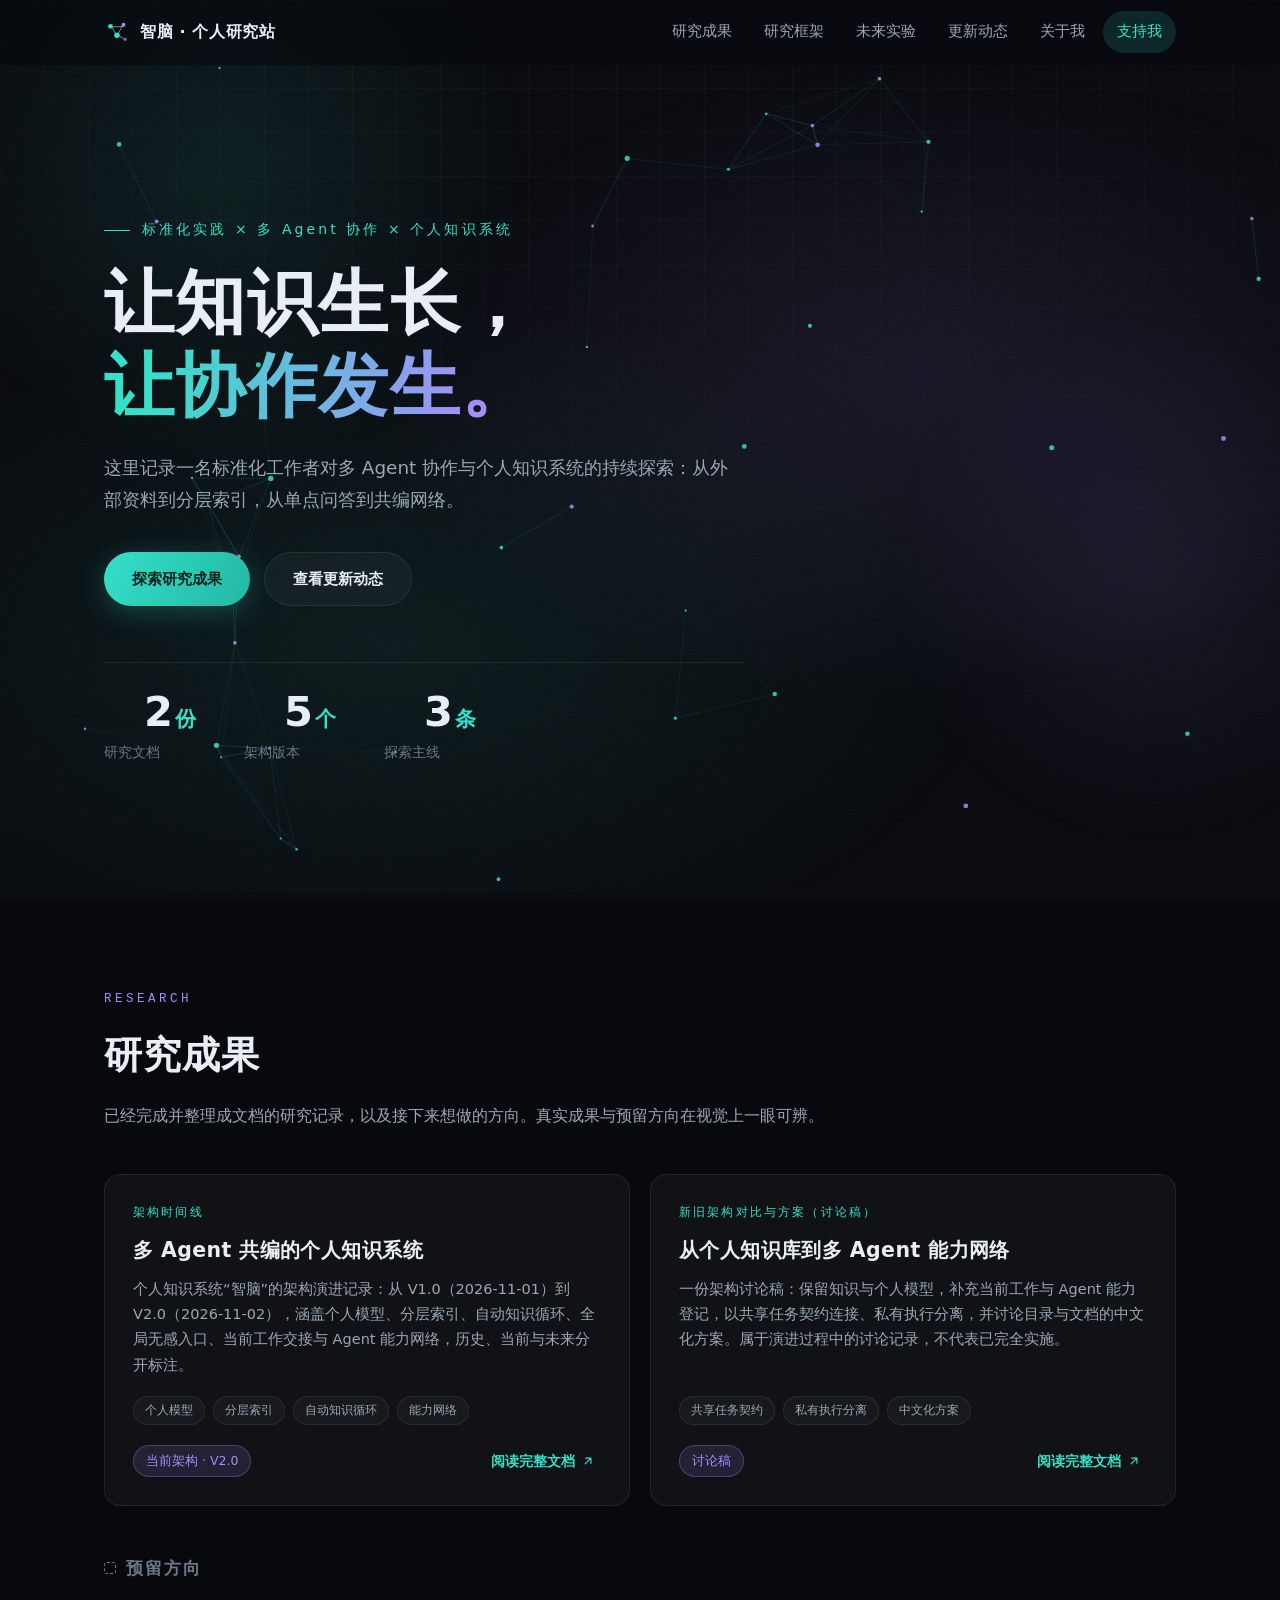
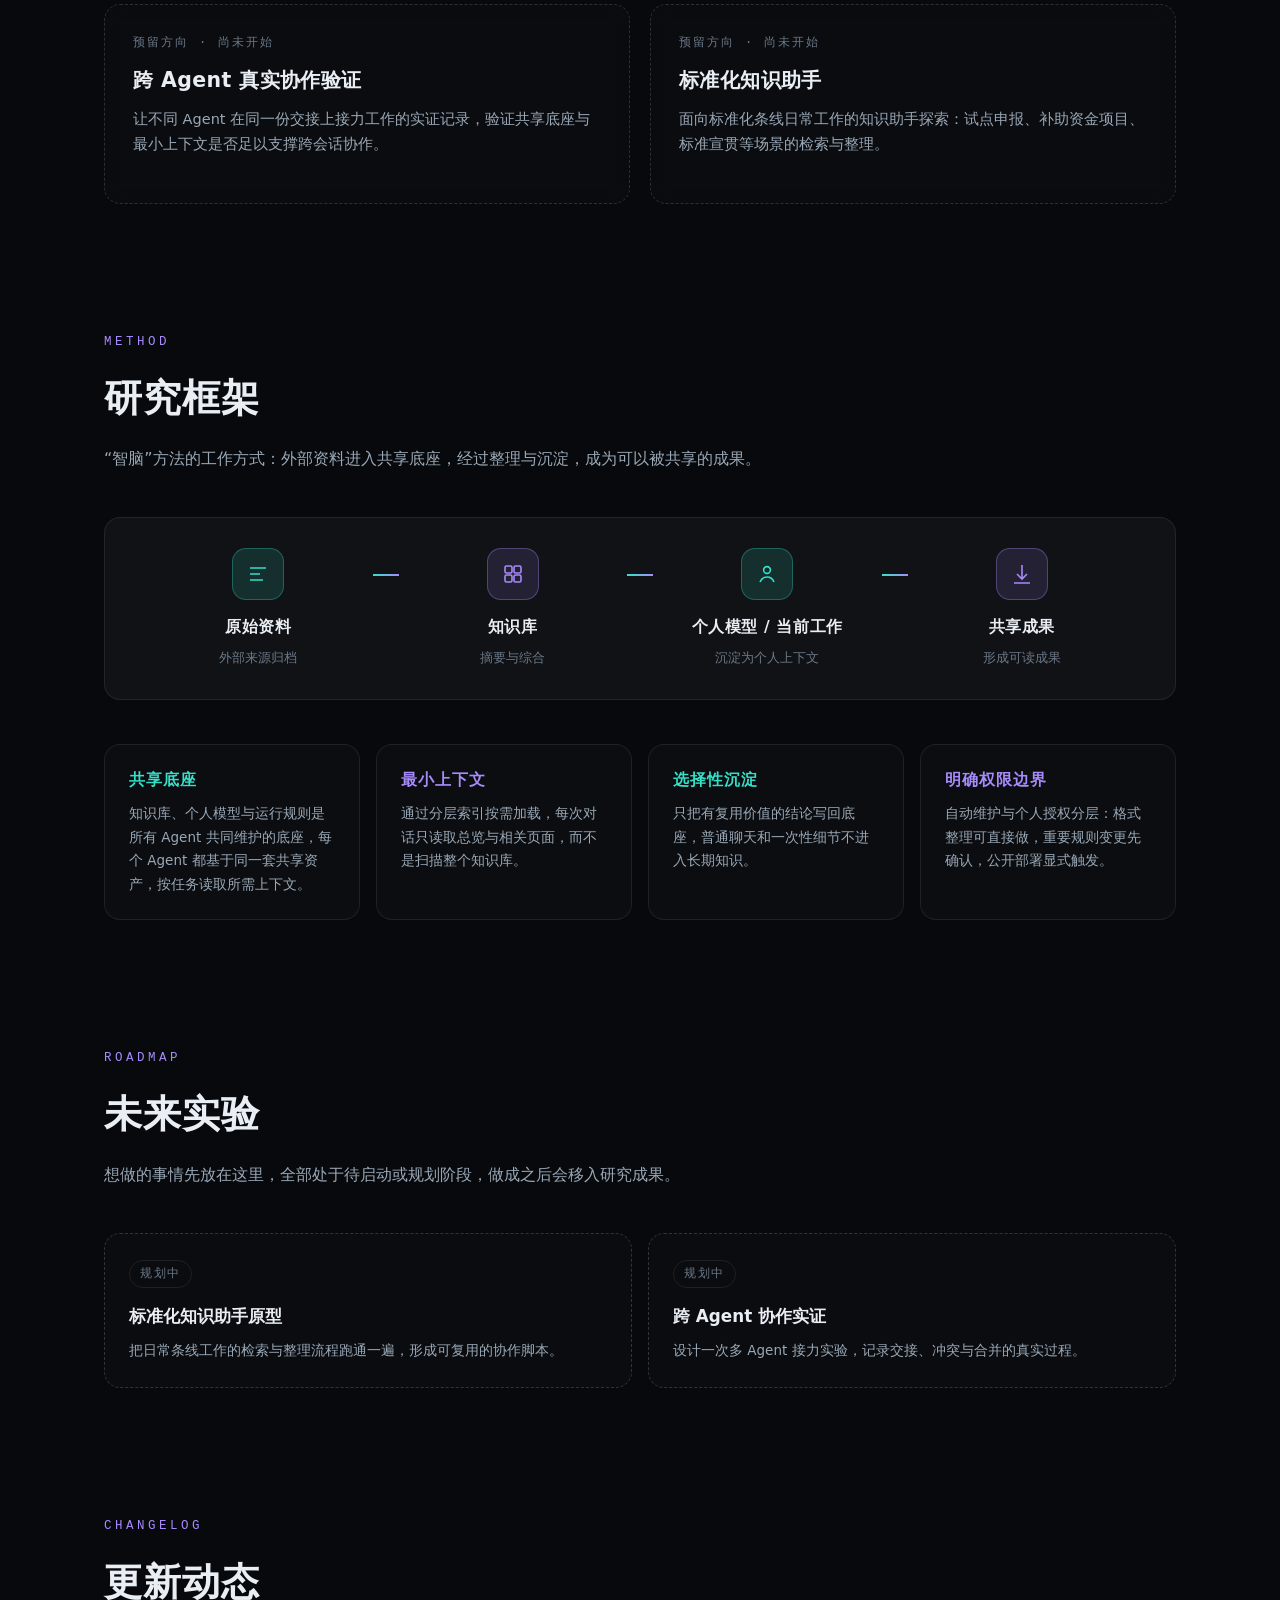
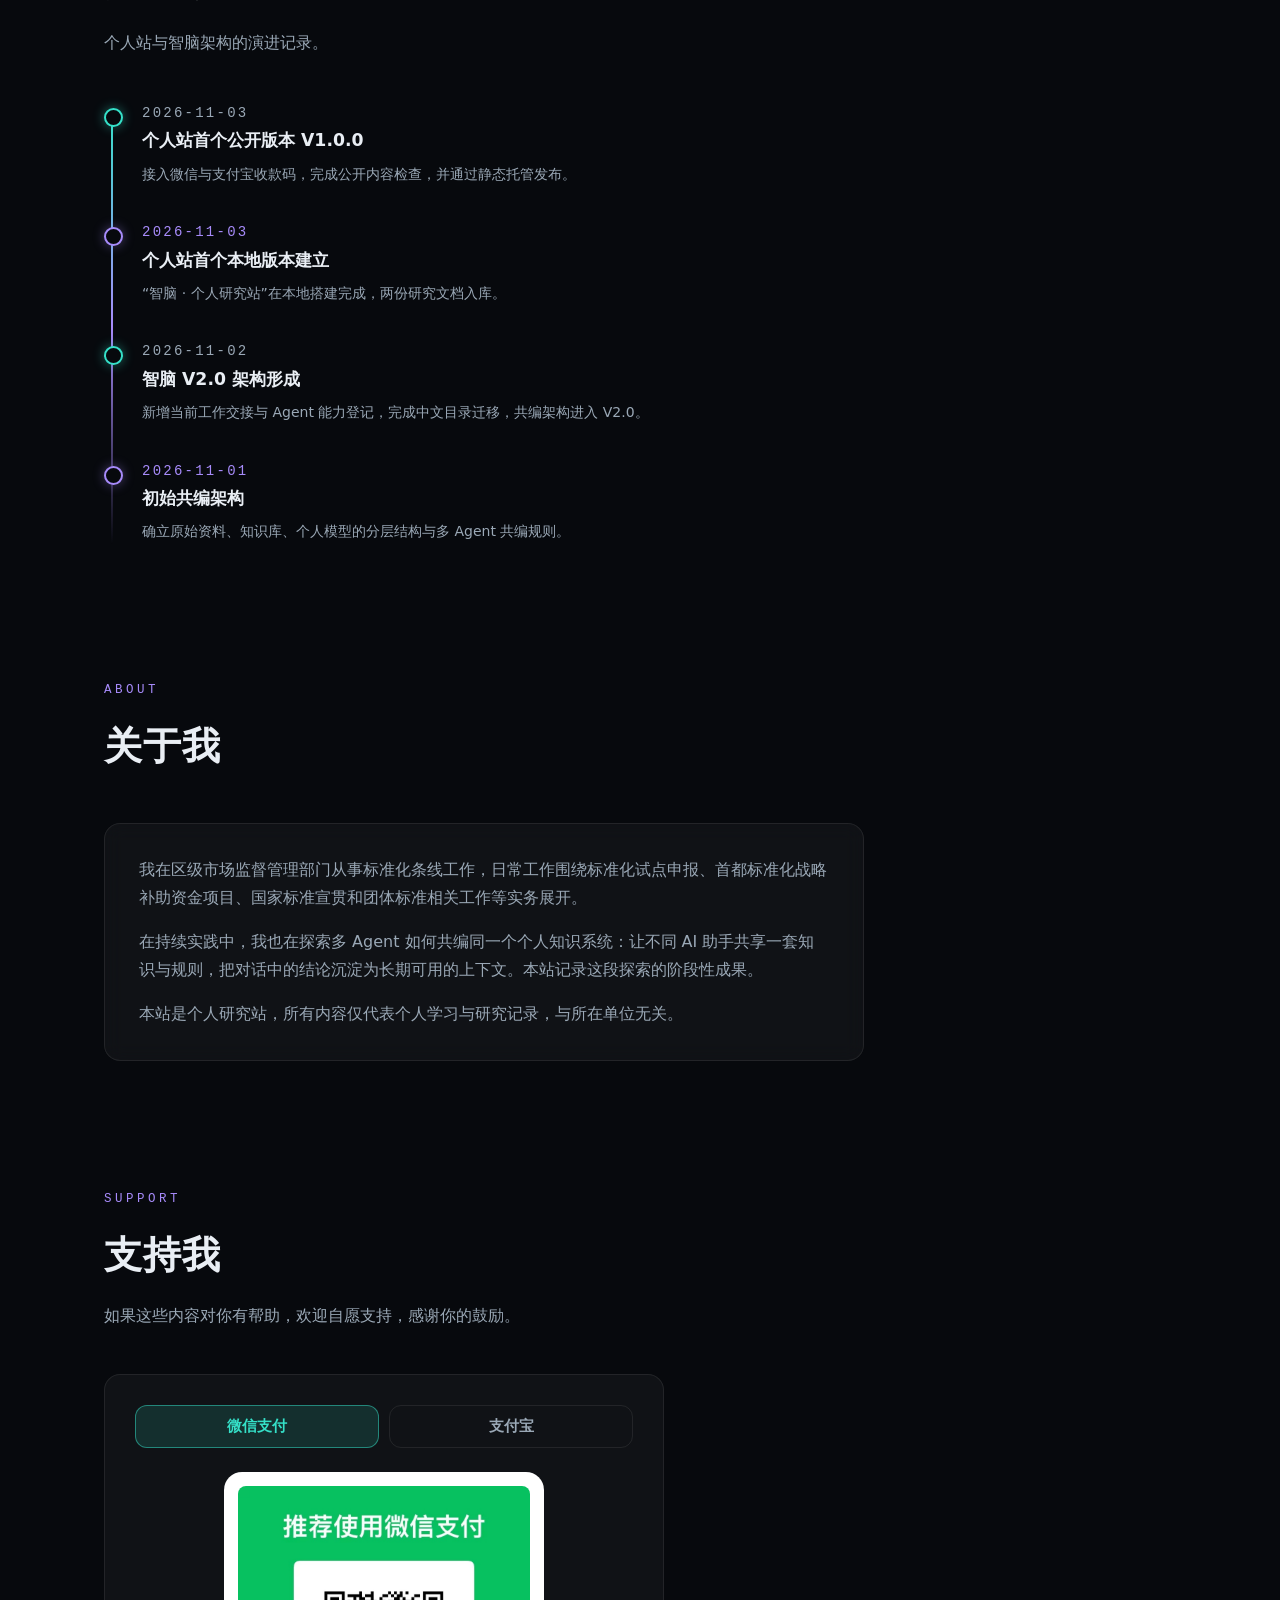
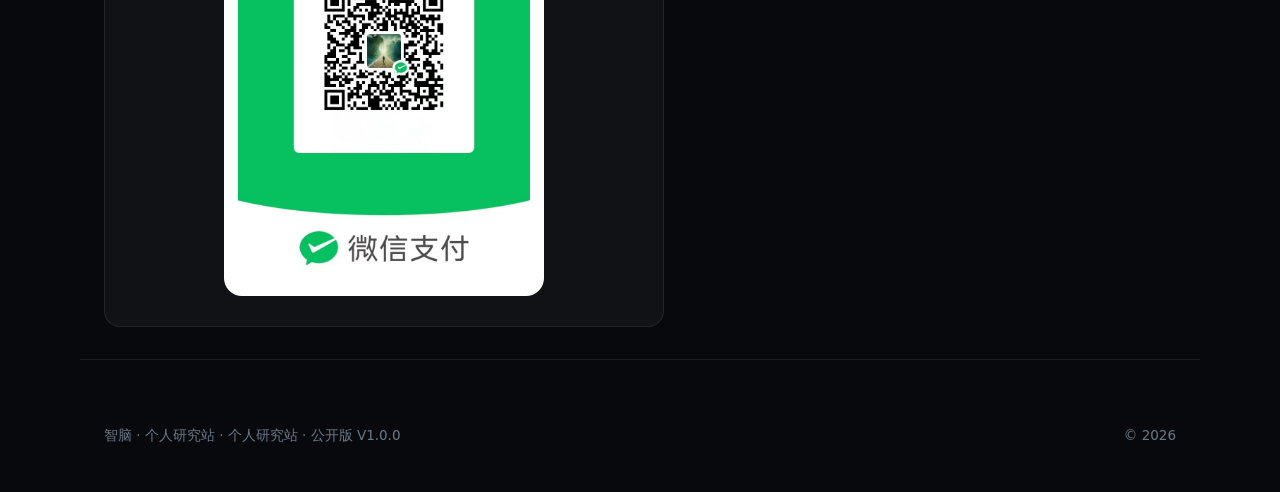
==== index.html @ d3a5bad5 "发布个人站 V1.0.0" ====
<!DOCTYPE html>
<html lang="zh-CN">
<head>
  <meta charset="UTF-8" />
  <meta name="viewport" content="width=device-width, initial-scale=1.0" />
  <title>智脑 · 个人研究站</title>
  <meta
    name="description"
    content="标准化实践 × 多 Agent 协作 × 个人知识系统——一个标准化工作者的个人研究站。"
  />
  <link rel="icon" type="image/svg+xml" href="assets/favicon.svg" />
  <link rel="stylesheet" href="styles.css" />
</head>
<body>
  <a class="skip-link" href="#main">跳到主要内容</a>
  <div class="scroll-progress" id="scrollProgress" aria-hidden="true"></div>

  <!-- 粘性玻璃导航 -->
  <header class="site-nav" id="siteNav">
    <div class="nav-inner">
      <a class="brand" href="#top" aria-label="回到顶部">
        <svg class="brand-mark" viewBox="0 0 32 32" aria-hidden="true" focusable="false">
          <circle cx="8" cy="9" r="3" />
          <circle cx="24" cy="7" r="2.4" />
          <circle cx="16" cy="20" r="3.4" />
          <circle cx="26" cy="25" r="2" />
          <path d="M10.4 10.8 13.6 17.4M22.4 8.9 18 17.2M19.2 21.4 24.2 24.1M22.9 9.3 10.9 9.7" />
        </svg>
        <span data-brand>智脑 · 个人研究站</span>
      </a>
      <nav class="nav-links" id="navLinks" aria-label="主导航"><!-- 由 script.js 渲染 --></nav>
      <button
        class="nav-toggle"
        id="navToggle"
        type="button"
        aria-expanded="false"
        aria-controls="navLinks"
        aria-label="打开菜单"
      >
        <span></span><span></span><span></span>
      </button>
    </div>
  </header>

  <main id="main">
    <!-- 首屏 -->
    <section class="hero" id="top">
      <canvas id="starCanvas" class="hero-canvas" aria-hidden="true"></canvas>
      <div class="hero-grid" aria-hidden="true"></div>
      <div class="hero-inner">
        <p class="hero-eyebrow" data-hero-eyebrow></p>
        <h1 class="hero-title" data-hero-title></h1>
        <p class="hero-intro" data-hero-intro></p>
        <div class="hero-cta">
          <a class="btn btn-primary" href="#research" data-cta-primary></a>
          <a class="btn btn-ghost" href="#timeline" data-cta-secondary></a>
        </div>
        <dl class="hero-stats" data-hero-stats><!-- 由 script.js 渲染 --></dl>
      </div>
    </section>

    <!-- 研究成果 -->
    <section class="section" id="research" aria-labelledby="researchTitle">
      <div class="section-head reveal">
        <p class="section-kicker">Research</p>
        <h2 id="researchTitle">研究成果</h2>
        <p class="section-desc">
          已经完成并整理成文档的研究记录，以及接下来想做的方向。真实成果与预留方向在视觉上一眼可辨。
        </p>
      </div>
      <div class="card-grid" data-research-cards><!-- 由 script.js 渲染 --></div>
      <h3 class="subhead reveal">预留方向</h3>
      <div class="card-grid card-grid-reserved" data-research-reserved><!-- 由 script.js 渲染 --></div>
    </section>

    <!-- 研究框架 -->
    <section class="section" id="framework" aria-labelledby="frameworkTitle">
      <div class="section-head reveal">
        <p class="section-kicker">Method</p>
        <h2 id="frameworkTitle">研究框架</h2>
        <p class="section-desc">
          “智脑”方法的工作方式：外部资料进入共享底座，经过整理与沉淀，成为可以被共享的成果。
        </p>
      </div>
      <div class="flow reveal" data-framework-flow aria-label="智脑方法流程示意"><!-- 由 script.js 渲染 --></div>
      <div class="principle-grid" data-framework-principles><!-- 由 script.js 渲染 --></div>
    </section>

    <!-- 未来实验 / 路线图 -->
    <section class="section" id="roadmap" aria-labelledby="roadmapTitle">
      <div class="section-head reveal">
        <p class="section-kicker">Roadmap</p>
        <h2 id="roadmapTitle">未来实验</h2>
        <p class="section-desc">想做的事情先放在这里，全部处于待启动或规划阶段，做成之后会移入研究成果。</p>
      </div>
      <div class="roadmap-grid" data-roadmap><!-- 由 script.js 渲染 --></div>
    </section>

    <!-- 更新动态 -->
    <section class="section" id="timeline" aria-labelledby="timelineTitle">
      <div class="section-head reveal">
        <p class="section-kicker">Changelog</p>
        <h2 id="timelineTitle">更新动态</h2>
        <p class="section-desc">个人站与智脑架构的演进记录。</p>
      </div>
      <ol class="timeline" data-timeline><!-- 由 script.js 渲染 --></ol>
    </section>

    <!-- 关于我 -->
    <section class="section" id="about" aria-labelledby="aboutTitle">
      <div class="section-head reveal">
        <p class="section-kicker">About</p>
        <h2 id="aboutTitle">关于我</h2>
      </div>
      <div class="about-panel reveal" data-about><!-- 由 script.js 渲染 --></div>
    </section>

    <!-- 支持我 -->
    <section class="section" id="support" aria-labelledby="supportTitle">
      <div class="section-head reveal">
        <p class="section-kicker">Support</p>
        <h2 id="supportTitle">支持我</h2>
        <p class="section-desc" data-support-intro></p>
      </div>
      <div class="support-panel reveal">
        <div class="support-tabs" role="tablist" aria-label="支付方式" data-support-tabs><!-- 由 script.js 渲染 --></div>
        <div class="support-body" id="support-panel" role="tabpanel" data-support-body><!-- 由 script.js 渲染 --></div>
      </div>
    </section>
  </main>

  <footer class="site-footer">
    <p><span data-brand>智脑 · 个人研究站</span> · <span data-footer-note></span></p>
    <p class="footer-year">© 2026</p>
  </footer>

  <noscript>
    <p class="noscript-note">本站需要启用 JavaScript 才能完整显示研究成果与动态。</p>
  </noscript>

  <script src="content.js"></script>
  <script src="script.js"></script>
</body>
</html>
---- styles.css ----
/* ============================================================
 * 智脑 · 个人研究站 —— 样式
 * 深墨黑 × 青绿主光 × 紫色辅助光 · 玻璃质感 · 数字研究实验室
 * ============================================================ */

:root {
  --bg: #07090d;
  --bg-2: #0b0f15;
  --ink: #e9eef4;
  --ink-muted: #9aa8b6;
  --ink-faint: #6b7887;
  --teal: #35e0c8;
  --teal-soft: rgba(53, 224, 200, 0.14);
  --purple: #a78bfa;
  --purple-soft: rgba(167, 139, 250, 0.13);
  --line: rgba(255, 255, 255, 0.08);
  --glass: rgba(255, 255, 255, 0.04);
  --glass-strong: rgba(17, 23, 31, 0.72);
  --radius: 16px;
  --font:
    "PingFang SC", "Hiragino Sans GB", "Microsoft YaHei",
    "Noto Sans CJK SC", "Source Han Sans SC", system-ui, sans-serif;
  --mono: ui-monospace, "SF Mono", Consolas, "Courier New", monospace;
  --nav-h: 64px;
  --maxw: 1120px;
}

* { box-sizing: border-box; }

html {
  scroll-behavior: smooth;
  scroll-padding-top: calc(var(--nav-h) + 16px);
}

body {
  margin: 0;
  background: var(--bg);
  color: var(--ink);
  font-family: var(--font);
  font-size: 16px;
  line-height: 1.75;
  overflow-x: hidden;
  -webkit-font-smoothing: antialiased;
}

::selection { background: rgba(53, 224, 200, 0.3); }

/* 全局细网格 + 噪点背景 */
body::before {
  content: "";
  position: fixed;
  inset: 0;
  z-index: -2;
  background-image:
    linear-gradient(rgba(255, 255, 255, 0.028) 1px, transparent 1px),
    linear-gradient(90deg, rgba(255, 255, 255, 0.028) 1px, transparent 1px);
  background-size: 44px 44px;
  mask-image: radial-gradient(ellipse 90% 70% at 50% 0%, #000 30%, transparent 100%);
}

body::after {
  content: "";
  position: fixed;
  inset: 0;
  z-index: -1;
  pointer-events: none;
  opacity: 0.05;
  background-image: url("data:image/svg+xml,%3Csvg xmlns='http://www.w3.org/2000/svg' width='160' height='160'%3E%3Cfilter id='n'%3E%3CfeTurbulence type='fractalNoise' baseFrequency='0.9' numOctaves='2'/%3E%3C/filter%3E%3Crect width='160' height='160' filter='url(%23n)'/%3E%3C/svg%3E");
}

/* 青绿 / 紫色氛围光 */
main::before {
  content: "";
  position: fixed;
  top: -20vh;
  left: -10vw;
  width: 55vw;
  height: 55vw;
  max-width: 720px;
  max-height: 720px;
  z-index: -1;
  pointer-events: none;
  background: radial-gradient(circle, rgba(53, 224, 200, 0.09), transparent 62%);
}
main::after {
  content: "";
  position: fixed;
  top: 30vh;
  right: -14vw;
  width: 48vw;
  height: 48vw;
  max-width: 640px;
  max-height: 640px;
  z-index: -1;
  pointer-events: none;
  background: radial-gradient(circle, rgba(167, 139, 250, 0.09), transparent 62%);
}

/* ---------- 可访问性 ---------- */
.skip-link {
  position: absolute;
  left: 16px;
  top: -64px;
  z-index: 200;
  padding: 10px 18px;
  background: var(--teal);
  color: #06231e;
  font-weight: 700;
  border-radius: 8px;
  text-decoration: none;
  transition: top 0.2s ease;
}
.skip-link:focus { top: 12px; }

:focus-visible {
  outline: 2px solid var(--teal);
  outline-offset: 3px;
  border-radius: 4px;
}

/* ---------- 滚动进度 ---------- */
.scroll-progress {
  position: fixed;
  top: 0;
  left: 0;
  height: 2px;
  width: 0%;
  z-index: 150;
  background: linear-gradient(90deg, var(--teal), var(--purple));
}

/* ---------- 导航 ---------- */
.site-nav {
  position: sticky;
  top: 0;
  z-index: 100;
  backdrop-filter: blur(14px);
  -webkit-backdrop-filter: blur(14px);
  background: rgba(7, 9, 13, 0.55);
  border-bottom: 1px solid transparent;
  transition: border-color 0.3s ease, background 0.3s ease;
}
.site-nav.scrolled {
  background: var(--glass-strong);
  border-bottom-color: var(--line);
}

.nav-inner {
  max-width: var(--maxw);
  margin: 0 auto;
  height: var(--nav-h);
  padding: 0 24px;
  display: flex;
  align-items: center;
  justify-content: space-between;
  gap: 16px;
}

.brand {
  display: inline-flex;
  align-items: center;
  gap: 10px;
  color: var(--ink);
  font-weight: 700;
  letter-spacing: 0.04em;
  text-decoration: none;
  white-space: nowrap;
}

.brand-mark { width: 26px; height: 26px; flex: none; }
.brand-mark circle { fill: var(--teal); }
.brand-mark circle:nth-of-type(2) { fill: var(--purple); }
.brand-mark circle:nth-of-type(4) { fill: var(--purple); opacity: 0.75; }
.brand-mark path {
  stroke: rgba(233, 238, 244, 0.55);
  stroke-width: 1.2;
  fill: none;
}

.nav-links {
  display: flex;
  align-items: center;
  gap: 4px;
}
.nav-links a {
  color: var(--ink-muted);
  text-decoration: none;
  font-size: 14.5px;
  padding: 8px 14px;
  border-radius: 999px;
  transition: color 0.2s ease, background 0.2s ease;
}
.nav-links a:hover { color: var(--ink); background: var(--glass); }
.nav-links a.active { color: var(--teal); background: var(--teal-soft); }

.nav-toggle {
  display: none;
  flex-direction: column;
  justify-content: center;
  gap: 5px;
  width: 42px;
  height: 42px;
  padding: 9px;
  background: var(--glass);
  border: 1px solid var(--line);
  border-radius: 10px;
  cursor: pointer;
}
.nav-toggle span {
  display: block;
  height: 2px;
  width: 100%;
  background: var(--ink);
  border-radius: 2px;
  transition: transform 0.25s ease, opacity 0.25s ease;
}
.nav-toggle[aria-expanded="true"] span:nth-child(1) { transform: translateY(7px) rotate(45deg); }
.nav-toggle[aria-expanded="true"] span:nth-child(2) { opacity: 0; }
.nav-toggle[aria-expanded="true"] span:nth-child(3) { transform: translateY(-7px) rotate(-45deg); }

/* ---------- 首屏 ---------- */
.hero {
  position: relative;
  min-height: min(92vh, 860px);
  display: flex;
  align-items: center;
  overflow: hidden;
}
.hero-canvas {
  position: absolute;
  inset: 0;
  width: 100%;
  height: 100%;
}
.hero-grid {
  position: absolute;
  inset: 0;
  pointer-events: none;
  background:
    radial-gradient(ellipse 60% 55% at 72% 38%, rgba(167, 139, 250, 0.10), transparent 70%),
    radial-gradient(ellipse 70% 60% at 30% 70%, rgba(53, 224, 200, 0.08), transparent 70%);
}

.hero-inner {
  position: relative;
  z-index: 2;
  max-width: var(--maxw);
  margin: 0 auto;
  padding: 96px 24px 72px;
  width: 100%;
}

.hero-eyebrow {
  font-size: 14px;
  letter-spacing: 0.22em;
  color: var(--teal);
  margin: 0 0 20px;
}
.hero-eyebrow::before {
  content: "";
  display: inline-block;
  width: 26px;
  height: 1px;
  background: var(--teal);
  vertical-align: middle;
  margin-right: 12px;
}

.hero-title {
  font-size: clamp(2.4rem, 6.5vw, 4.4rem);
  line-height: 1.18;
  letter-spacing: 0.02em;
  font-weight: 800;
  margin: 0 0 24px;
  max-width: 15em;
}
.hero-title .accent {
  background: linear-gradient(100deg, var(--teal) 10%, var(--purple) 90%);
  -webkit-background-clip: text;
  background-clip: text;
  color: transparent;
}

.hero-intro {
  color: var(--ink-muted);
  font-size: clamp(1rem, 1.6vw, 1.15rem);
  max-width: 34em;
  margin: 0 0 36px;
}

.hero-cta { display: flex; flex-wrap: wrap; gap: 14px; margin-bottom: 56px; }

.btn {
  display: inline-flex;
  align-items: center;
  gap: 8px;
  padding: 13px 28px;
  border-radius: 999px;
  font-size: 15px;
  font-weight: 600;
  text-decoration: none;
  transition: transform 0.2s ease, box-shadow 0.2s ease, background 0.2s ease;
}
.btn-primary {
  background: linear-gradient(120deg, var(--teal), #22b8a4);
  color: #06231e;
  box-shadow: 0 6px 28px rgba(53, 224, 200, 0.25);
}
.btn-primary:hover { transform: translateY(-2px); box-shadow: 0 10px 34px rgba(53, 224, 200, 0.35); }
.btn-ghost {
  color: var(--ink);
  border: 1px solid var(--line);
  background: var(--glass);
}
.btn-ghost:hover { transform: translateY(-2px); border-color: rgba(167, 139, 250, 0.5); }

.hero-stats {
  display: flex;
  flex-wrap: wrap;
  gap: 16px 48px;
  margin: 0;
  padding: 24px 0 0;
  border-top: 1px solid var(--line);
  max-width: 640px;
}
.hero-stats .stat {
  display: flex;
  flex-direction: column;
}
.hero-stats .stat-value {
  order: -1;
  font-size: clamp(1.9rem, 3.4vw, 2.6rem);
  font-weight: 800;
  color: var(--ink);
  font-variant-numeric: tabular-nums;
  line-height: 1.2;
}
.hero-stats .stat-value em {
  font-style: normal;
  font-size: 0.5em;
  color: var(--teal);
  margin-left: 2px;
}
.hero-stats .stat-label { color: var(--ink-faint); font-size: 13.5px; margin: 4px 0 0; }

/* ---------- 章节通用 ---------- */
.section {
  max-width: var(--maxw);
  margin: 0 auto;
  padding: 96px 24px 32px;
}

.section-head { max-width: 720px; margin-bottom: 44px; }
.section-kicker {
  font-family: var(--mono);
  font-size: 12.5px;
  letter-spacing: 0.28em;
  text-transform: uppercase;
  color: var(--purple);
  margin: 0 0 10px;
}
.section-head h2 {
  font-size: clamp(1.7rem, 3.6vw, 2.4rem);
  letter-spacing: 0.03em;
  margin: 0 0 14px;
}
.section-desc { color: var(--ink-muted); margin: 0; }

.subhead {
  font-size: 1.05rem;
  color: var(--ink-faint);
  font-weight: 600;
  letter-spacing: 0.12em;
  margin: 48px 0 20px;
}
.subhead::before {
  content: "";
  display: inline-block;
  width: 10px;
  height: 10px;
  border: 1.5px dashed var(--ink-faint);
  border-radius: 3px;
  margin-right: 10px;
  vertical-align: baseline;
}

/* ---------- 卡片 ---------- */
.card-grid {
  display: grid;
  grid-template-columns: repeat(auto-fit, minmax(min(100%, 340px), 1fr));
  gap: 20px;
}

.card {
  position: relative;
  display: flex;
  flex-direction: column;
  padding: 28px;
  border-radius: var(--radius);
  background: var(--glass);
  border: 1px solid var(--line);
  backdrop-filter: blur(10px);
  -webkit-backdrop-filter: blur(10px);
  transition: transform 0.25s ease, border-color 0.25s ease, box-shadow 0.25s ease;
  will-change: transform;
}
.card:hover {
  border-color: rgba(53, 224, 200, 0.35);
  box-shadow: 0 18px 48px rgba(0, 0, 0, 0.45), 0 0 0 1px rgba(53, 224, 200, 0.08);
}
.card::before {
  content: "";
  position: absolute;
  top: 0;
  left: 24px;
  right: 24px;
  height: 1px;
  background: linear-gradient(90deg, transparent, rgba(53, 224, 200, 0.55), transparent);
  opacity: 0;
  transition: opacity 0.3s ease;
}
.card:hover::before { opacity: 1; }

.card-type {
  font-family: var(--mono);
  font-size: 12px;
  letter-spacing: 0.18em;
  color: var(--teal);
  margin: 0 0 12px;
}
.card h3 {
  font-size: 1.28rem;
  letter-spacing: 0.02em;
  line-height: 1.4;
  margin: 0 0 12px;
}
.card-summary { color: var(--ink-muted); font-size: 14.5px; margin: 0 0 18px; flex: 1; }

.tag-row { display: flex; flex-wrap: wrap; gap: 8px; margin: 0 0 20px; }
.tag {
  font-size: 12px;
  color: var(--ink-muted);
  padding: 3px 11px;
  border-radius: 999px;
  border: 1px solid var(--line);
  background: rgba(255, 255, 255, 0.03);
}

.card-foot {
  display: flex;
  align-items: center;
  justify-content: space-between;
  gap: 12px;
  flex-wrap: wrap;
}
.card-status {
  font-size: 12.5px;
  color: var(--purple);
  padding: 4px 12px;
  border-radius: 999px;
  background: var(--purple-soft);
  border: 1px solid rgba(167, 139, 250, 0.3);
  white-space: nowrap;
}
.card-link {
  display: inline-flex;
  align-items: center;
  gap: 6px;
  color: var(--teal);
  font-size: 14px;
  font-weight: 600;
  text-decoration: none;
}
.card-link svg { transition: transform 0.2s ease; }
.card-link:hover svg { transform: translate(2px, -2px); }
.card-link::after { content: ""; }

/* 预留方向卡片：虚线、暗色，与真实成果明确区分 */
.card-reserved {
  border-style: dashed;
  border-color: rgba(255, 255, 255, 0.14);
  background: rgba(255, 255, 255, 0.015);
}
.card-reserved:hover { border-color: rgba(167, 139, 250, 0.45); box-shadow: none; }
.card-reserved .card-type { color: var(--ink-faint); }
.card-reserved .reserved-note {
  display: inline-flex;
  align-items: center;
  gap: 7px;
  font-size: 12.5px;
  color: var(--ink-faint);
  margin: 0 0 12px;
}
.card-reserved .reserved-note::before {
  content: "";
  width: 7px;
  height: 7px;
  border-radius: 50%;
  border: 1.5px solid var(--ink-faint);
}

/* ---------- 研究框架：流程 ---------- */
.flow {
  display: grid;
  grid-template-columns: repeat(4, 1fr);
  gap: 0;
  margin-bottom: 44px;
  padding: 30px 26px;
  border-radius: var(--radius);
  border: 1px solid var(--line);
  background: var(--glass);
}
.flow-node { text-align: center; position: relative; padding: 0 10px; }
.flow-node:not(:last-child)::after {
  content: "";
  position: absolute;
  top: 26px;
  right: -13px;
  width: 26px;
  height: 1.5px;
  background: linear-gradient(90deg, var(--teal), var(--purple));
}
.flow-icon {
  width: 52px;
  height: 52px;
  margin: 0 auto 14px;
  border-radius: 14px;
  display: flex;
  align-items: center;
  justify-content: center;
  background: var(--teal-soft);
  border: 1px solid rgba(53, 224, 200, 0.3);
}
.flow-node:nth-child(even) .flow-icon {
  background: var(--purple-soft);
  border-color: rgba(167, 139, 250, 0.35);
}
.flow-icon svg { width: 24px; height: 24px; stroke: var(--teal); fill: none; stroke-width: 1.6; }
.flow-node:nth-child(even) .flow-icon svg { stroke: var(--purple); }
.flow-node h3 { font-size: 15.5px; margin: 0 0 6px; letter-spacing: 0.04em; }
.flow-node p { font-size: 12.5px; color: var(--ink-faint); margin: 0; }

.principle-grid {
  display: grid;
  grid-template-columns: repeat(auto-fit, minmax(min(100%, 240px), 1fr));
  gap: 16px;
}
.principle {
  padding: 22px 24px;
  border-radius: var(--radius);
  border: 1px solid var(--line);
  background: rgba(255, 255, 255, 0.02);
}
.principle h3 {
  font-size: 15.5px;
  margin: 0 0 8px;
  color: var(--teal);
  letter-spacing: 0.06em;
}
.principle:nth-child(even) h3 { color: var(--purple); }
.principle p { font-size: 13.5px; color: var(--ink-muted); margin: 0; }

/* ---------- 未来实验 ---------- */
.roadmap-grid {
  display: grid;
  grid-template-columns: repeat(auto-fit, minmax(min(100%, 280px), 1fr));
  gap: 16px;
}
.roadmap-item {
  padding: 24px;
  border-radius: var(--radius);
  border: 1px dashed rgba(255, 255, 255, 0.16);
  background: rgba(255, 255, 255, 0.015);
}
.roadmap-phase {
  display: inline-block;
  font-family: var(--mono);
  font-size: 11.5px;
  letter-spacing: 0.14em;
  color: var(--ink-faint);
  border: 1px solid var(--line);
  padding: 3px 10px;
  border-radius: 999px;
  margin-bottom: 14px;
}
.roadmap-item h3 { font-size: 1.05rem; margin: 0 0 8px; }
.roadmap-item p { font-size: 13.5px; color: var(--ink-muted); margin: 0; }

/* ---------- 更新动态时间线 ---------- */
.timeline {
  list-style: none;
  margin: 0;
  padding: 0;
  position: relative;
  max-width: 760px;
}
.timeline::before {
  content: "";
  position: absolute;
  left: 7px;
  top: 8px;
  bottom: 8px;
  width: 1.5px;
  background: linear-gradient(180deg, var(--teal), var(--purple), transparent);
}
.timeline li {
  position: relative;
  padding: 0 0 34px 38px;
}
.timeline li:last-child { padding-bottom: 8px; }
.timeline li::before {
  content: "";
  position: absolute;
  left: 0;
  top: 7px;
  width: 15px;
  height: 15px;
  border-radius: 50%;
  background: var(--bg);
  border: 2.5px solid var(--teal);
  box-shadow: 0 0 12px rgba(53, 224, 200, 0.45);
}
.timeline li:nth-child(even)::before { border-color: var(--purple); box-shadow: 0 0 12px rgba(167, 139, 250, 0.4); }
.timeline-date {
  font-family: var(--mono);
  font-size: 12.5px;
  letter-spacing: 0.16em;
  color: var(--teal);
  margin: 0 0 6px;
}
.timeline li:nth-child(even) .timeline-date { color: var(--purple); }
.timeline h3 { font-size: 1.08rem; margin: 0 0 6px; }
.timeline p { font-size: 14px; color: var(--ink-muted); margin: 0; max-width: 40em; }

/* ---------- 关于我 ---------- */
.about-panel {
  max-width: 760px;
  padding: 32px 34px;
  border-radius: var(--radius);
  border: 1px solid var(--line);
  background: var(--glass);
  backdrop-filter: blur(10px);
  -webkit-backdrop-filter: blur(10px);
}
.about-panel p { color: var(--ink-muted); margin: 0 0 16px; }
.about-panel p:last-child { margin-bottom: 0; }
.about-panel p strong { color: var(--ink); font-weight: 600; }

/* ---------- 支持我 ---------- */
.support-panel {
  max-width: 560px;
  padding: 30px;
  border-radius: var(--radius);
  border: 1px solid var(--line);
  background: var(--glass);
}
.support-tabs { display: flex; gap: 10px; margin-bottom: 24px; }
.support-tab {
  flex: 1;
  padding: 11px 18px;
  border-radius: 12px;
  border: 1px solid var(--line);
  background: transparent;
  color: var(--ink-muted);
  font-family: var(--font);
  font-size: 14.5px;
  font-weight: 600;
  cursor: pointer;
  transition: color 0.2s ease, border-color 0.2s ease, background 0.2s ease;
}
.support-tab:hover { color: var(--ink); }
.support-tab[aria-selected="true"] {
  color: var(--teal);
  border-color: rgba(53, 224, 200, 0.5);
  background: var(--teal-soft);
}

.support-body { display: flex; justify-content: center; }
.qr-frame {
  width: 320px;
  max-width: 100%;
  padding: 14px;
  border-radius: 18px;
  background: #fff;
  display: flex;
  align-items: center;
  justify-content: center;
}
.qr-frame img { display: block; width: 100%; height: auto; border-radius: 8px; }

.qr-placeholder {
  width: 232px;
  max-width: 100%;
  aspect-ratio: 1;
  border-radius: 18px;
  border: 1.5px dashed rgba(255, 255, 255, 0.22);
  background:
    linear-gradient(rgba(255, 255, 255, 0.03) 1px, transparent 1px),
    linear-gradient(90deg, rgba(255, 255, 255, 0.03) 1px, transparent 1px),
    rgba(255, 255, 255, 0.015);
  background-size: 22px 22px, 22px 22px, auto;
  display: flex;
  flex-direction: column;
  align-items: center;
  justify-content: center;
  gap: 10px;
  text-align: center;
  padding: 20px;
}
.qr-placeholder svg { width: 40px; height: 40px; stroke: var(--ink-faint); fill: none; stroke-width: 1.4; }
.qr-placeholder strong { font-size: 14.5px; color: var(--ink-muted); letter-spacing: 0.08em; }
.qr-placeholder span { font-size: 12px; color: var(--ink-faint); }

/* ---------- 页脚 ---------- */
.site-footer {
  max-width: var(--maxw);
  margin: 0 auto;
  padding: 64px 24px 44px;
  border-top: 1px solid var(--line);
  display: flex;
  flex-wrap: wrap;
  gap: 8px 28px;
  justify-content: space-between;
  color: var(--ink-faint);
  font-size: 13.5px;
}
.site-footer p { margin: 0; }

.noscript-note {
  position: fixed;
  bottom: 16px;
  left: 50%;
  transform: translateX(-50%);
  background: #3a2b12;
  color: #ffd9a0;
  padding: 10px 20px;
  border-radius: 10px;
  z-index: 300;
}

/* ---------- 滚动显现 ---------- */
.reveal { opacity: 0; transform: translateY(26px); transition: opacity 0.7s ease, transform 0.7s ease; }
.reveal.is-visible { opacity: 1; transform: none; }

/* ---------- 响应式 ---------- */
@media (max-width: 860px) {
  .nav-toggle { display: flex; }
  .nav-links {
    position: absolute;
    top: var(--nav-h);
    left: 0;
    right: 0;
    flex-direction: column;
    align-items: stretch;
    gap: 4px;
    padding: 14px 20px 20px;
    background: var(--glass-strong);
    backdrop-filter: blur(18px);
    -webkit-backdrop-filter: blur(18px);
    border-bottom: 1px solid var(--line);
    display: none;
  }
  .nav-links.open { display: flex; }
  .nav-links a { padding: 12px 16px; font-size: 15.5px; }

  .flow { grid-template-columns: 1fr; gap: 26px; padding: 26px 22px; }
  .flow-node:not(:last-child)::after {
    top: auto;
    right: auto;
    left: 50%;
    bottom: -20px;
    width: 1.5px;
    height: 20px;
    transform: translateX(-50%);
  }
  .section { padding-top: 72px; }
  .hero-inner { padding-top: 72px; }
  .support-tabs { flex-direction: column; }
}

@media (max-width: 420px) {
  .hero-stats { gap: 14px 28px; }
  .card { padding: 22px; }
  .about-panel, .support-panel { padding: 24px 20px; }
}

/* ---------- 降低动效 ---------- */
@media (prefers-reduced-motion: reduce) {
  html { scroll-behavior: auto; }
  *, *::before, *::after {
    animation-duration: 0.01ms !important;
    animation-iteration-count: 1 !important;
    transition-duration: 0.01ms !important;
  }
  .reveal { opacity: 1; transform: none; }
  .card:hover, .btn:hover { transform: none; }
}
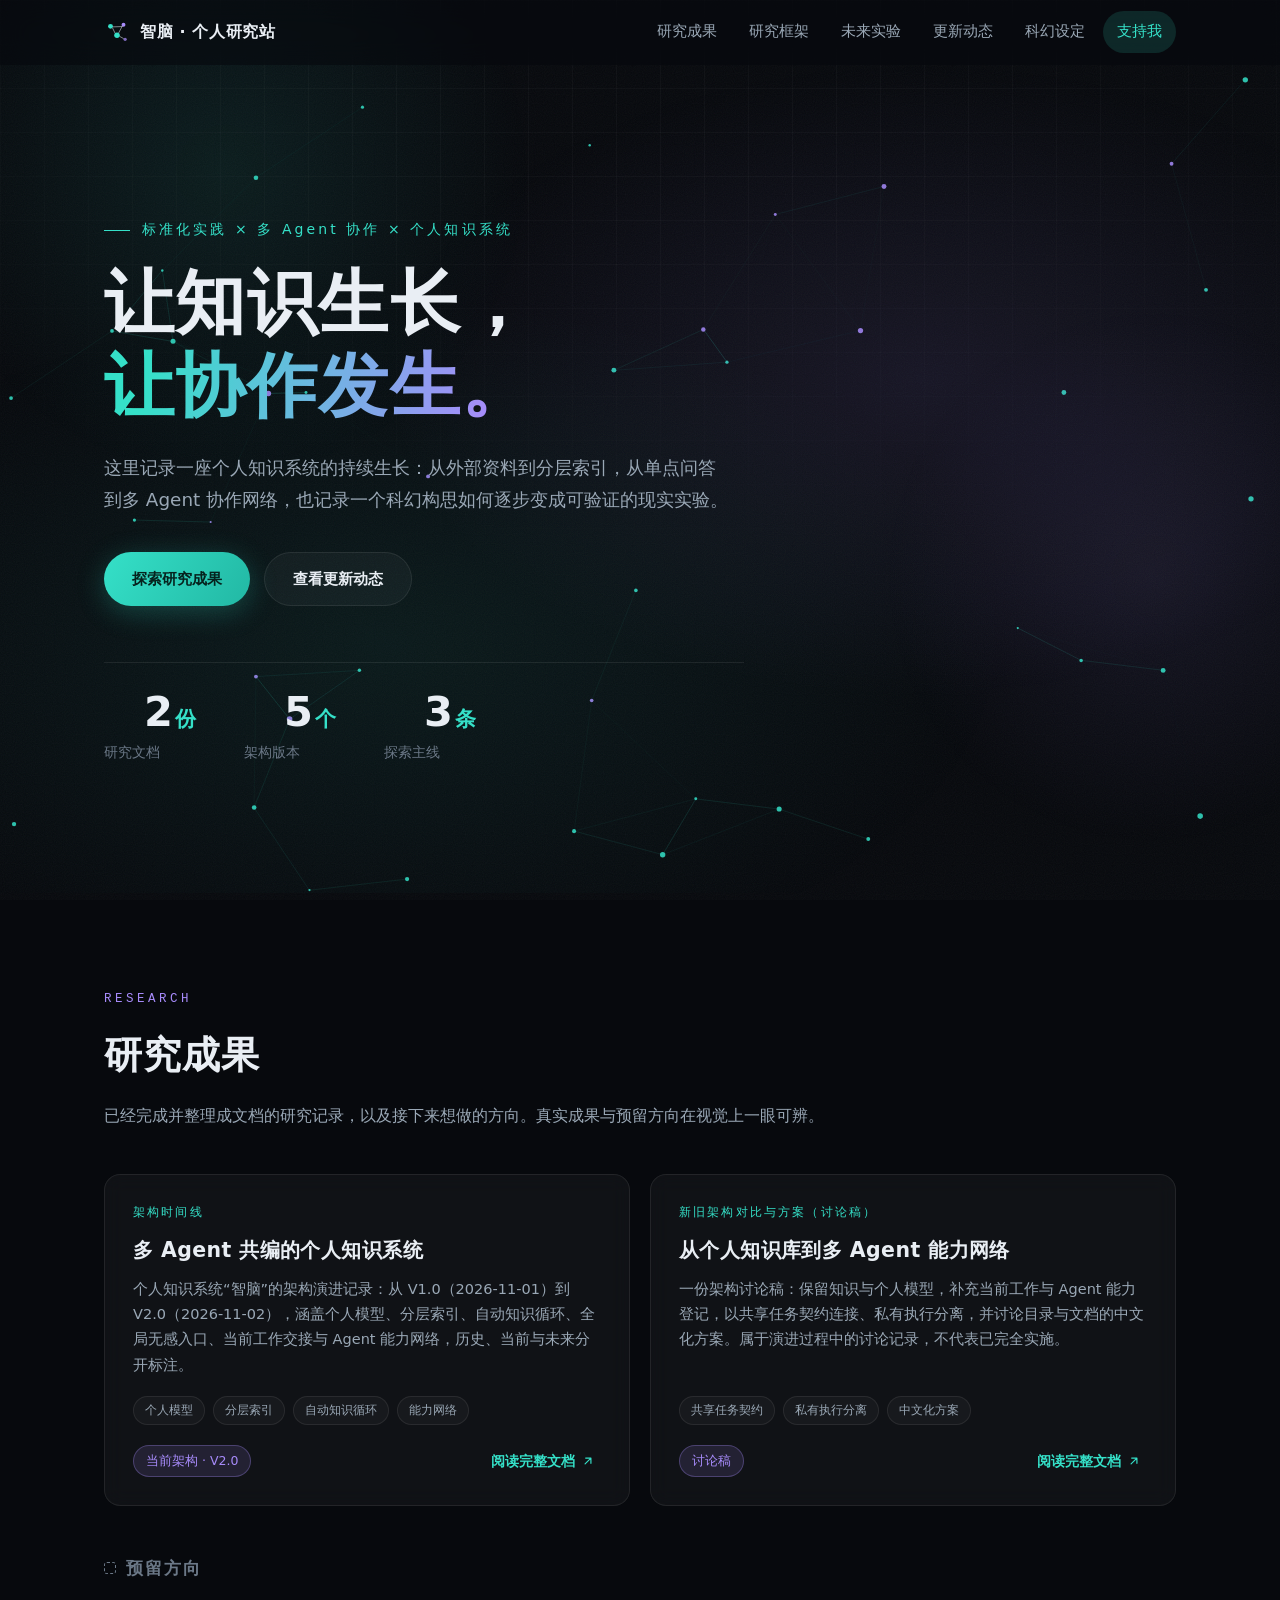
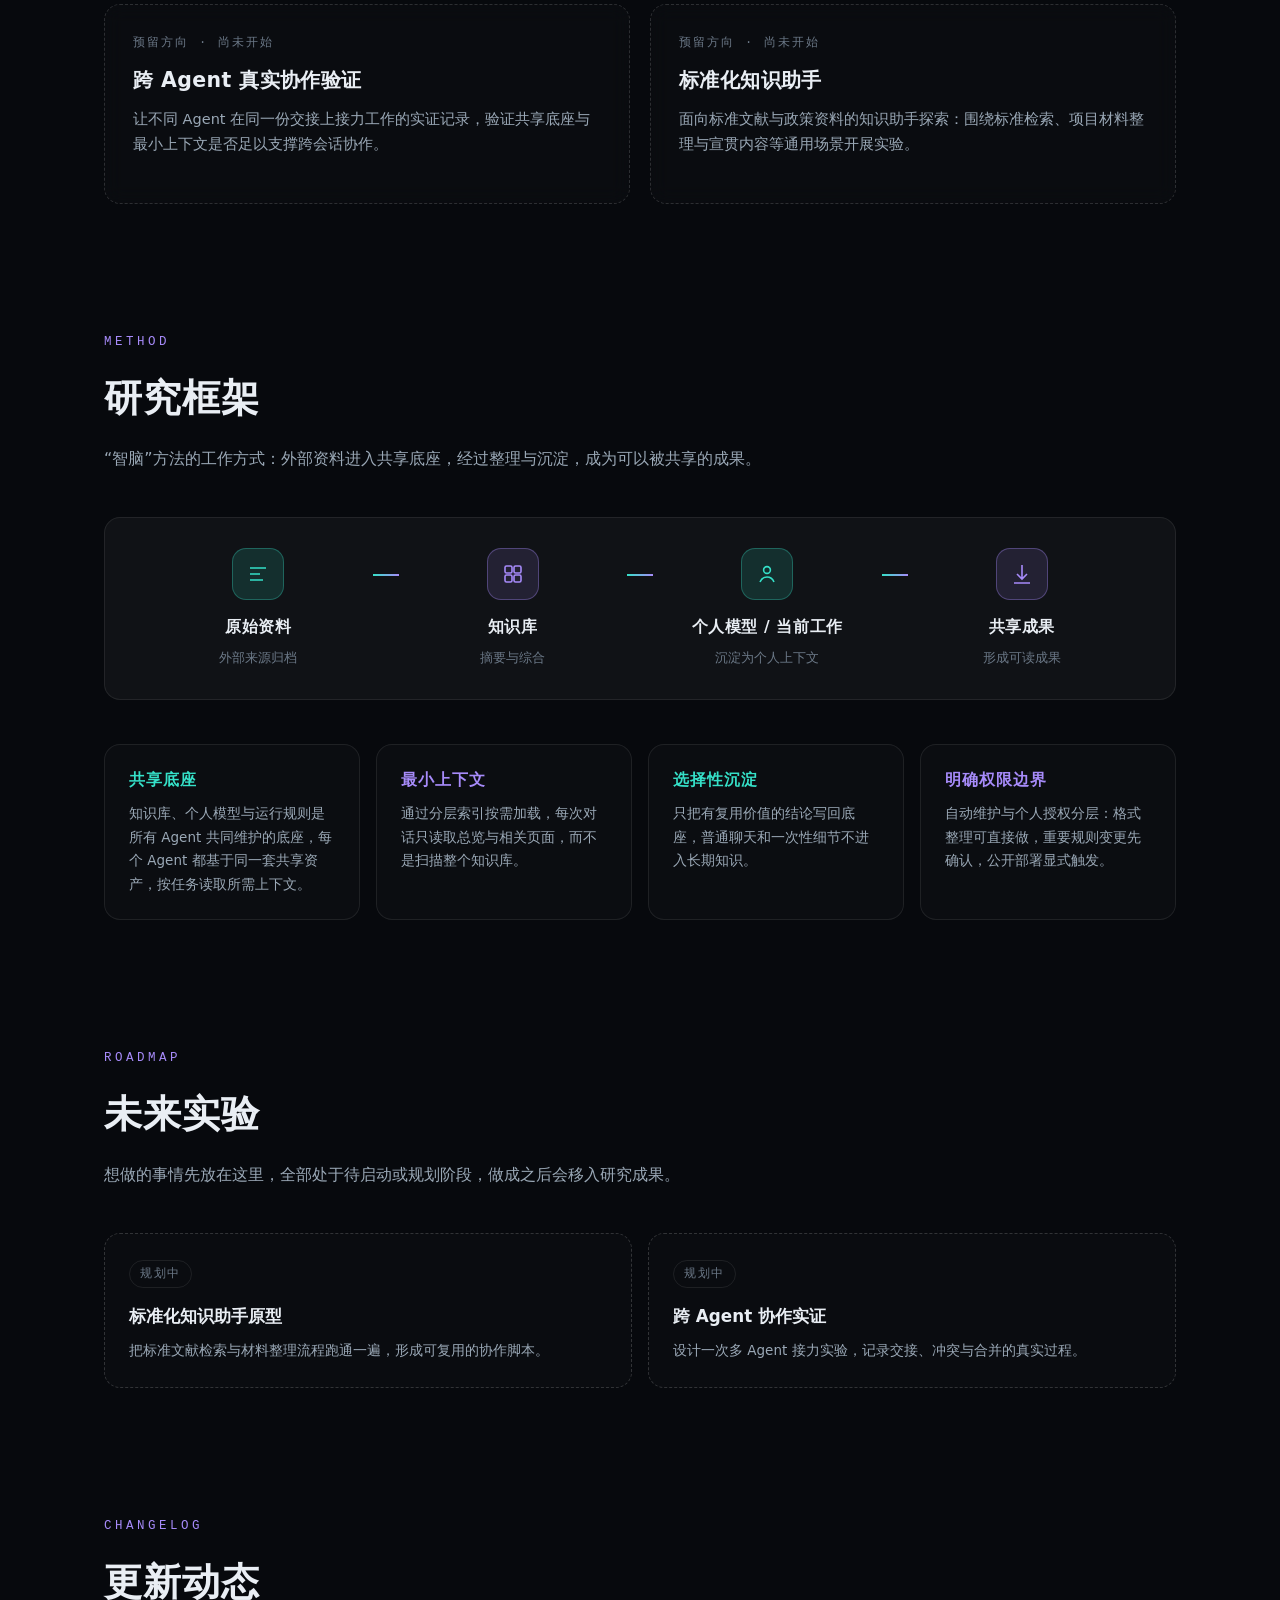
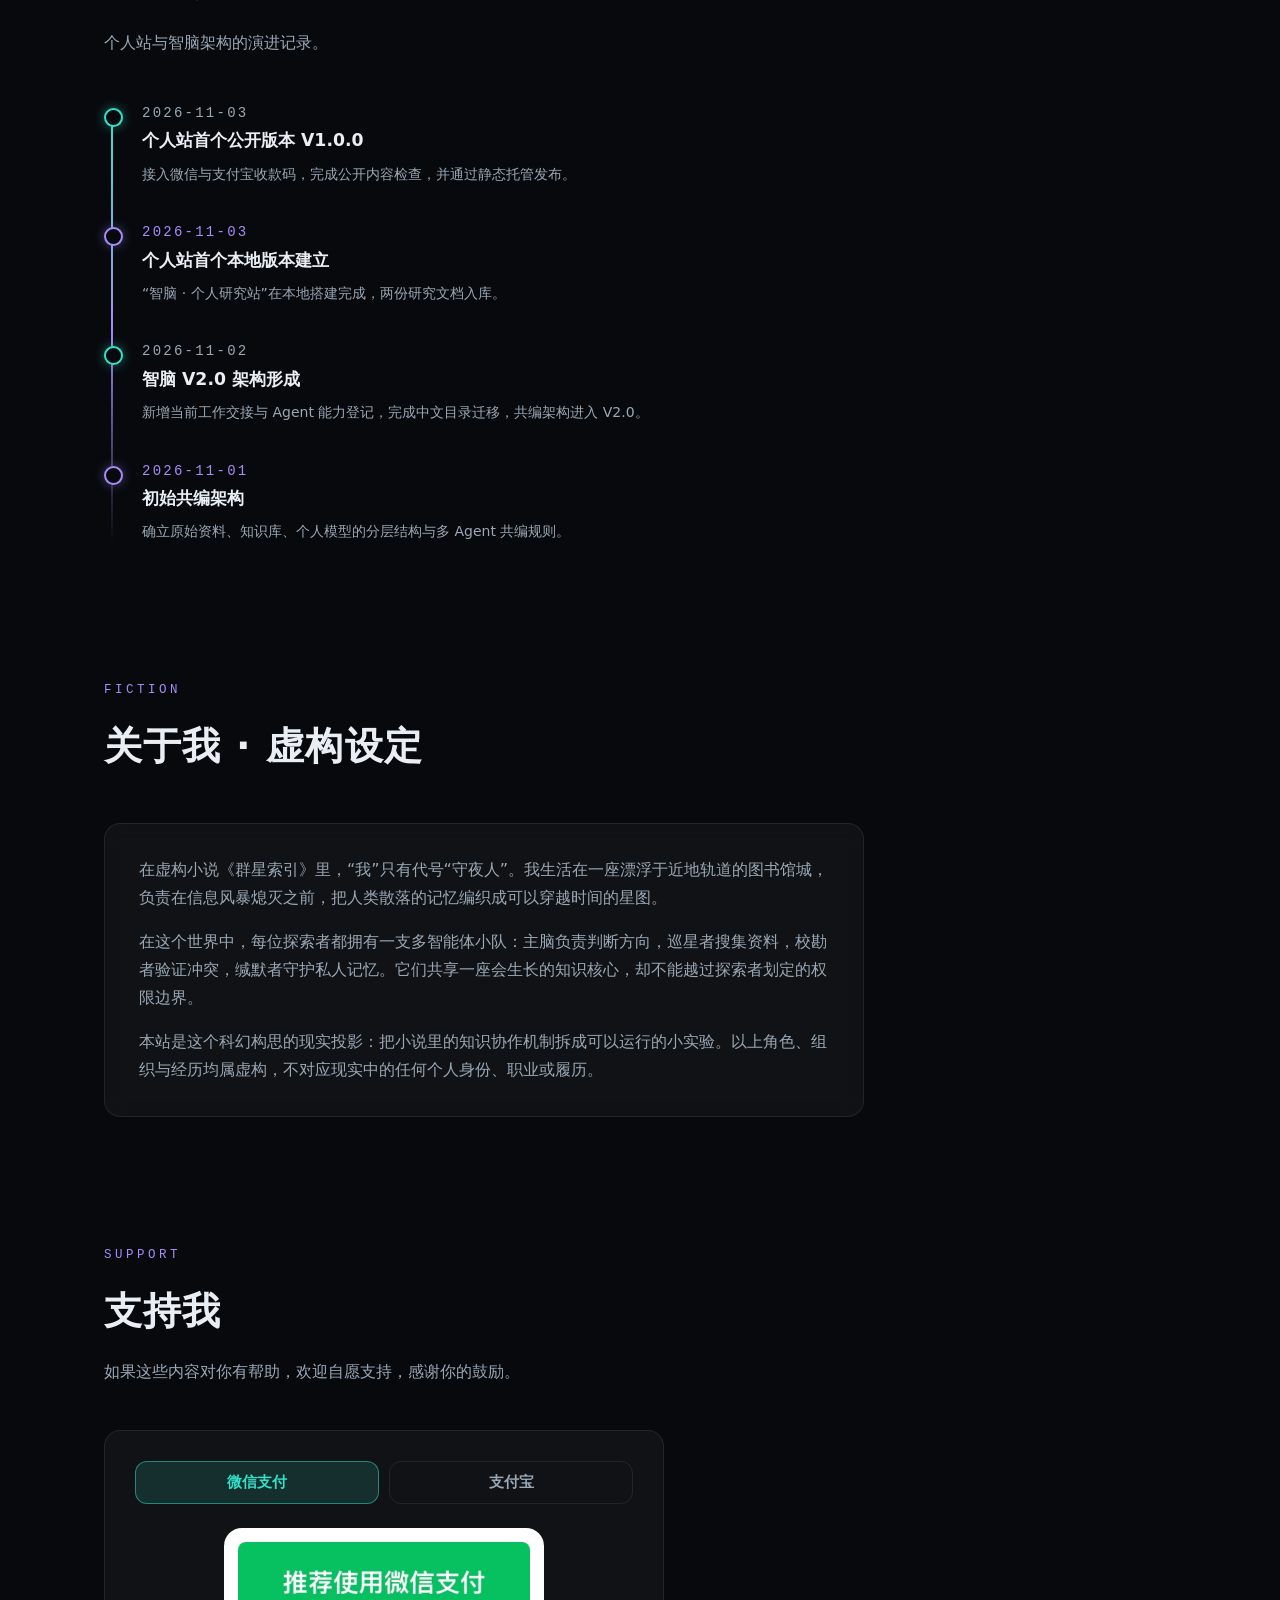
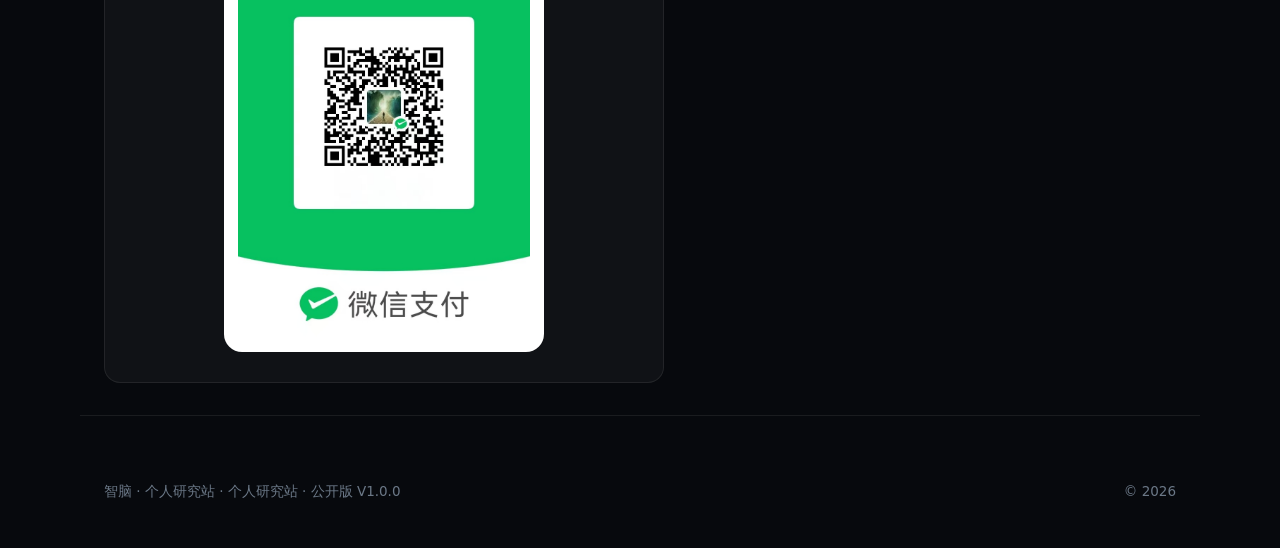
==== commit 898cd1a6: "改用虚构科幻设定并移除公开个人信息" ====
--- a/index.html
+++ b/index.html
@@ -6,7 +6,7 @@
   <title>智脑 · 个人研究站</title>
   <meta
     name="description"
-    content="标准化实践 × 多 Agent 协作 × 个人知识系统——一个标准化工作者的个人研究站。"
+    content="标准化实践 × 多 Agent 协作 × 个人知识系统——记录知识协作实验，并呈现一则虚构科幻设定。"
   />
   <link rel="icon" type="image/svg+xml" href="assets/favicon.svg" />
   <link rel="stylesheet" href="styles.css" />
@@ -106,11 +106,11 @@
       <ol class="timeline" data-timeline><!-- 由 script.js 渲染 --></ol>
     </section>
 
-    <!-- 关于我 -->
+    <!-- 虚构科幻设定 -->
     <section class="section" id="about" aria-labelledby="aboutTitle">
       <div class="section-head reveal">
-        <p class="section-kicker">About</p>
-        <h2 id="aboutTitle">关于我</h2>
+        <p class="section-kicker">Fiction</p>
+        <h2 id="aboutTitle">关于我 · 虚构设定</h2>
       </div>
       <div class="about-panel reveal" data-about><!-- 由 script.js 渲染 --></div>
     </section>
